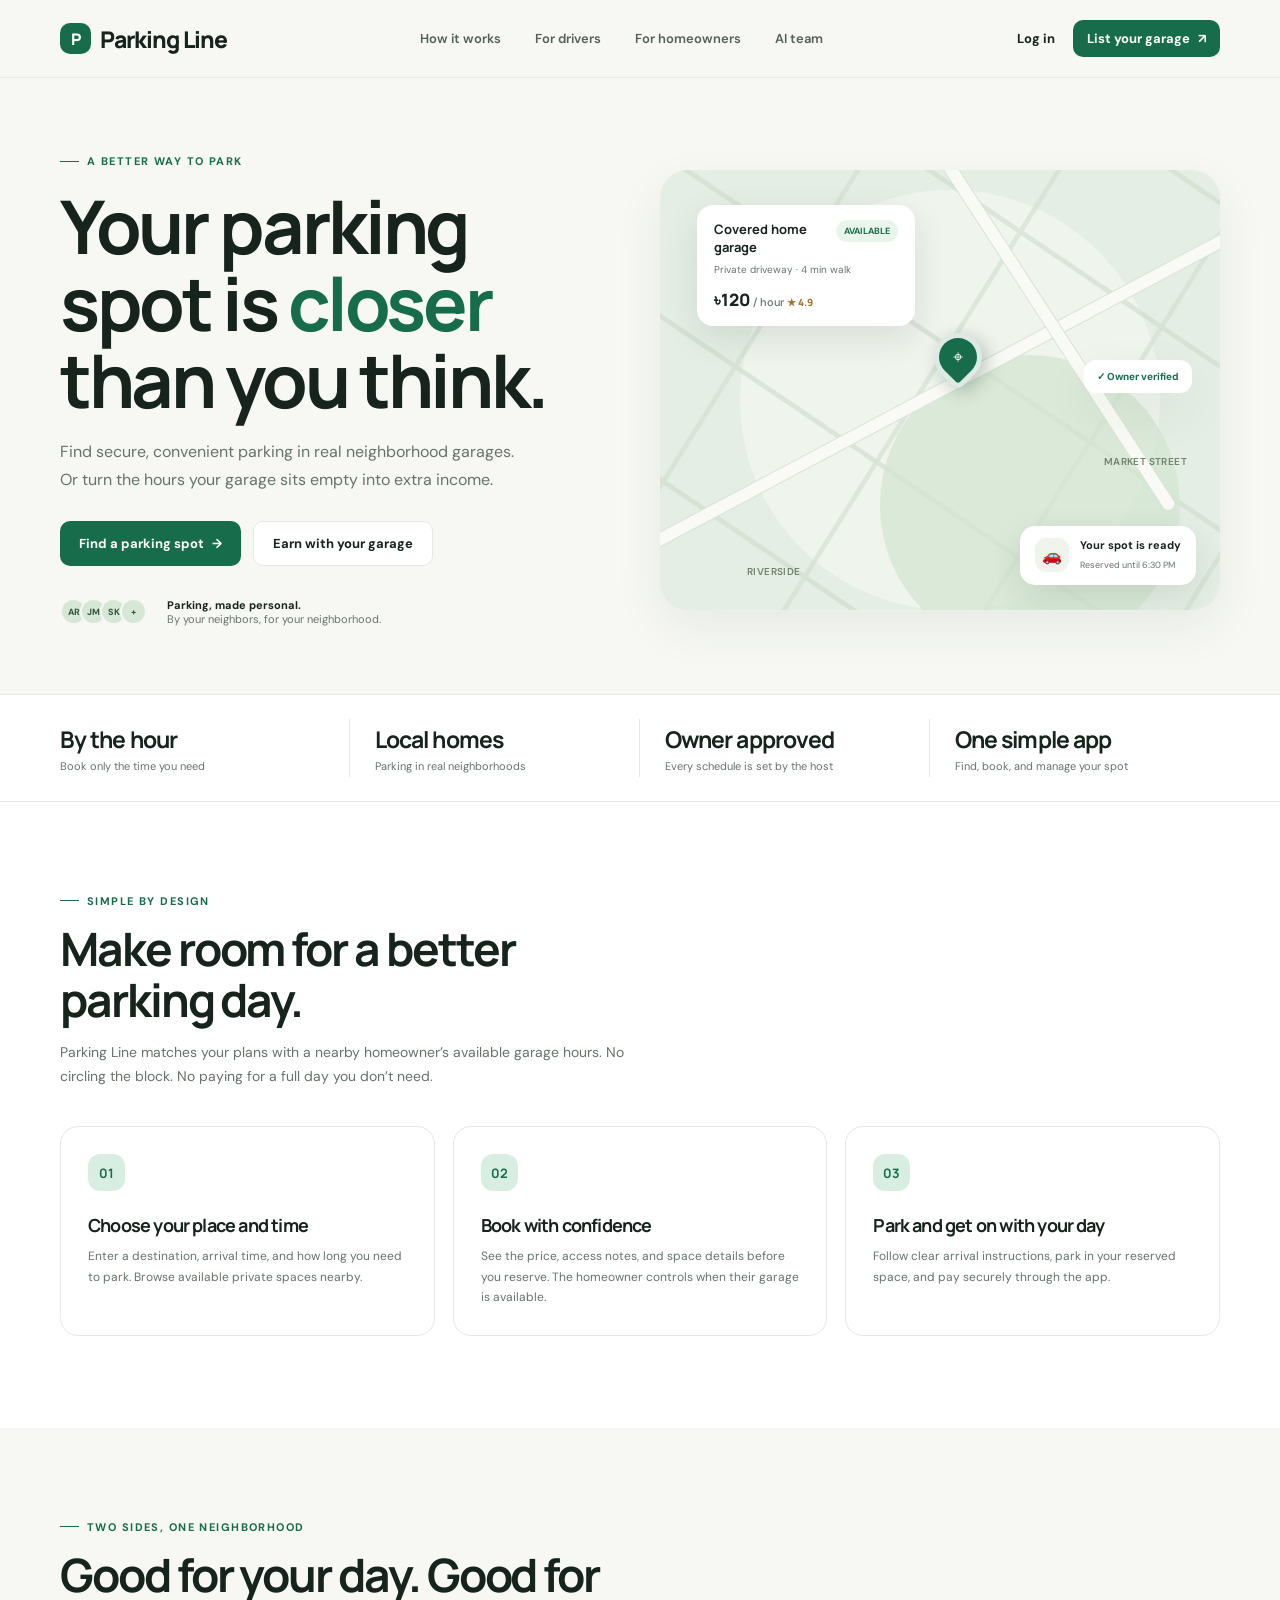
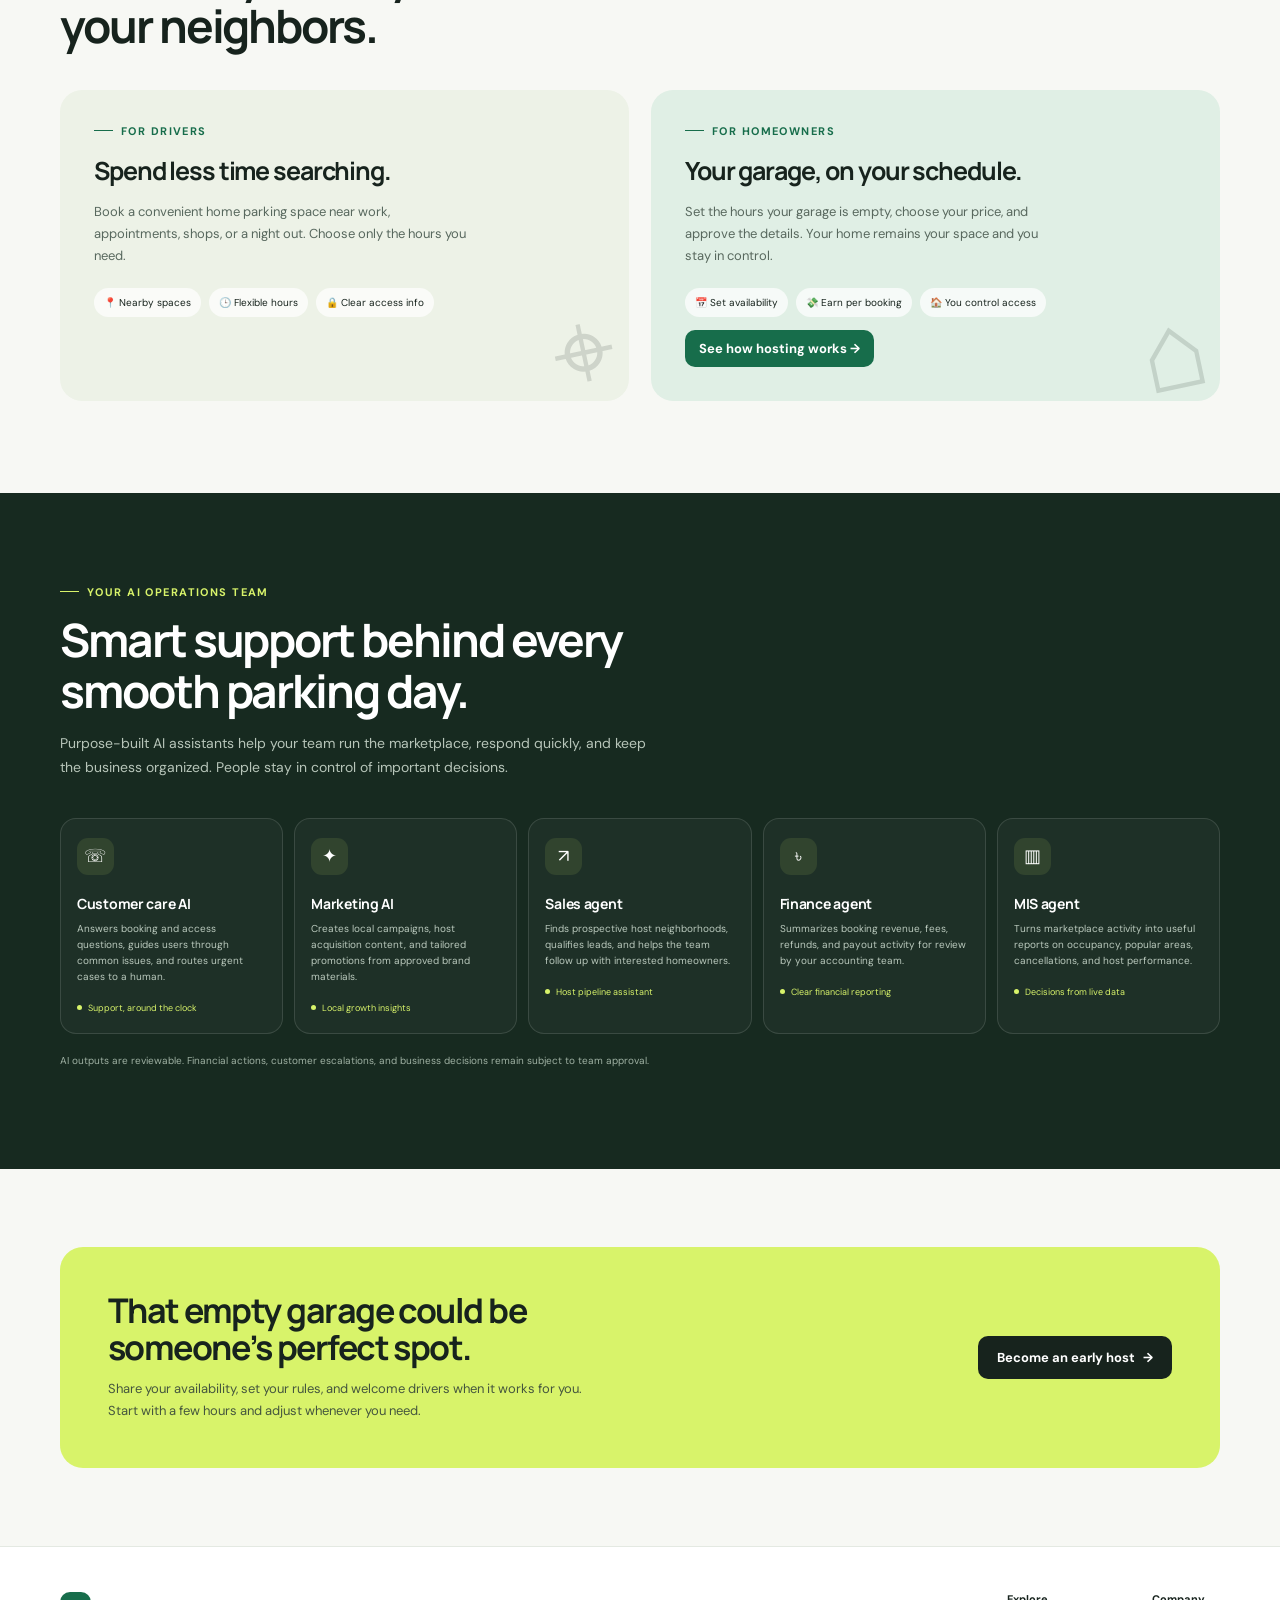
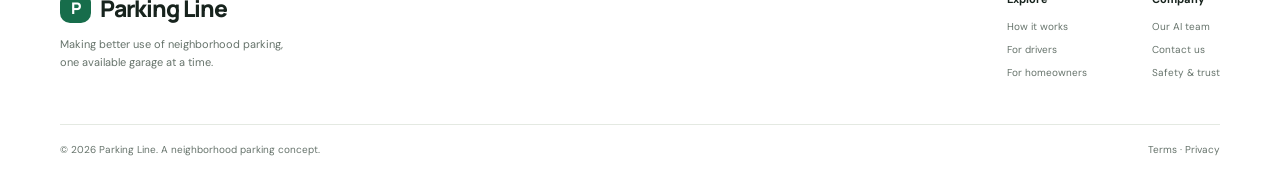
==== index.html @ 0d934ff1 "Add files via upload" ====
<!doctype html>
<html lang="en">
<head>
  <meta charset="utf-8">
  <meta name="viewport" content="width=device-width, initial-scale=1">
  <meta name="theme-color" content="#f7f8f4">
  <meta name="description" content="Parking Line connects drivers with secure, owner-approved home parking spaces available by the hour.">
  <title>Parking Line — parking that fits your day</title>
  <style>
    @import url('https://fonts.googleapis.com/css2?family=DM+Sans:wght@400;500;600;700&family=Manrope:wght@400;500;600;700;800&display=swap');
    :root{--ink:#17231d;--muted:#66736b;--green:#176d4b;--green2:#d9eee2;--lime:#d8f36a;--paper:#f7f8f4;--line:#e4e9e2;--white:#fff;--shadow:0 18px 50px #20352a12}
    *{box-sizing:border-box}html{scroll-behavior:smooth}body{margin:0;background:var(--paper);color:var(--ink);font-family:'DM Sans',sans-serif}h1,h2,h3,.brand{font-family:Manrope,sans-serif;letter-spacing:-.045em}a{color:inherit;text-decoration:none}button,input{font:inherit}.wrap{width:min(1160px,calc(100% - 48px));margin:auto}
    header{height:78px;display:flex;align-items:center;border-bottom:1px solid #e9ece6;background:#f7f8f4ed;position:sticky;top:0;z-index:10;backdrop-filter:blur(14px)}.nav{display:flex;align-items:center;justify-content:space-between}.brand{font-size:23px;font-weight:800;display:flex;align-items:center;gap:9px}.brand-mark{width:31px;height:31px;border-radius:10px;background:var(--green);display:grid;place-items:center;color:white;font-size:16px}.navlinks{display:flex;gap:34px;align-items:center;font-size:13px;font-weight:600;color:#526058}.navlinks a:hover{color:var(--green)}.navright{display:flex;gap:18px;align-items:center;font-size:13px;font-weight:700}.button{background:var(--green);color:white;border:0;border-radius:10px;padding:13px 19px;font-weight:700;font-size:13px;display:inline-flex;align-items:center;justify-content:center;gap:8px;cursor:pointer;transition:.2s}.button:hover{background:#10583c;transform:translateY(-1px)}.button.light{background:white;color:var(--ink);border:1px solid var(--line)}.button.lime{background:var(--lime);color:#1d321f}.button.small{padding:10px 14px}
    .hero{padding:76px 0 68px;overflow:hidden}.hero-grid{display:grid;grid-template-columns:1fr 1fr;align-items:center;gap:40px}.eyebrow{font-size:11px;letter-spacing:.13em;text-transform:uppercase;font-weight:700;color:var(--green);display:flex;align-items:center;gap:8px}.eyebrow:before{content:'';width:19px;height:1px;background:currentColor}.hero h1{font-size:clamp(46px,6vw,74px);line-height:1.04;margin:20px 0 19px;max-width:580px}.hero h1 em{font-style:normal;color:var(--green)}.hero-copy{font-size:16px;line-height:1.75;color:var(--muted);max-width:470px}.hero-actions{display:flex;gap:12px;margin-top:27px}.trust{display:flex;gap:20px;align-items:center;margin-top:32px;color:var(--muted);font-size:11px}.avatars{display:flex}.avatars span{width:27px;height:27px;border:2px solid var(--paper);margin-left:-7px;border-radius:50%;display:grid;place-items:center;background:#d7e7d5;font-size:9px;color:#2b563d;font-weight:700}.avatars span:first-child{margin:0}.trust strong{color:var(--ink)}
    .visual{position:relative;min-height:440px;border-radius:28px;background:#e5eee4;overflow:hidden;padding:23px;box-shadow:var(--shadow)}.visual:before,.visual:after{content:'';position:absolute;background:#f7f8f3;border-radius:50%;width:420px;height:420px;left:80px;top:20px;opacity:.6}.visual:after{width:300px;height:300px;left:220px;top:185px;background:#d5e6d2;opacity:.75}.map-lines{position:absolute;inset:-20px;background:repeating-linear-gradient(34deg,transparent 0 59px,#cbd9c9 60px 63px,transparent 64px 113px),repeating-linear-gradient(122deg,transparent 0 82px,#ceddcb 83px 86px,transparent 87px 142px);opacity:.56;transform:scale(1.2)}.map-road{position:absolute;height:12px;background:#f9faf5;box-shadow:0 0 0 1px #d9e3d6;transform:rotate(-28deg);z-index:1;border-radius:10px}.road1{width:700px;top:220px;left:-80px}.road2{width:520px;top:115px;left:110px;transform:rotate(57deg)}.map-label{position:absolute;z-index:2;color:#70826d;font-size:10px;font-weight:600;letter-spacing:.04em}.label1{top:59px;left:39px}.label2{top:285px;right:33px}.label3{bottom:32px;left:87px}.map-pin{position:absolute;z-index:3;left:49%;top:37%;width:48px;height:48px;background:var(--green);border:5px solid #ffffffd9;border-radius:50% 50% 50% 8px;transform:rotate(-45deg);box-shadow:0 7px 18px #18452c47;display:grid;place-items:center}.map-pin span{transform:rotate(45deg);color:white;font-size:18px}.space-card{position:absolute;z-index:4;left:37px;top:35px;background:white;border-radius:16px;padding:15px 17px;width:218px;box-shadow:0 12px 35px #183b281c}.card-top{display:flex;justify-content:space-between;align-items:start}.card-top strong{font-family:Manrope;font-size:13px}.badge{font-size:9px;color:var(--green);background:#e9f5eb;padding:5px 8px;border-radius:99px;font-weight:700}.space-card p{font-size:10px;color:var(--muted);margin:7px 0 12px}.price{font-family:Manrope;font-size:17px;font-weight:800}.price small{font:11px 'DM Sans';color:var(--muted);font-weight:500}.stars{font-size:10px;color:#a1732e}.driver-card{position:absolute;z-index:4;right:24px;bottom:25px;background:white;border-radius:15px;padding:12px 15px;box-shadow:0 12px 35px #183b281c;display:flex;gap:11px;align-items:center}.driver-icon{width:34px;height:34px;border-radius:11px;background:#eff5ec;display:grid;place-items:center}.driver-card strong{font-size:11px;display:block}.driver-card small{font-size:9px;color:var(--muted)}.floating{position:absolute;z-index:4;top:190px;right:28px;background:#fff;border-radius:12px;padding:10px 13px;font-size:10px;box-shadow:var(--shadow);color:var(--green);font-weight:700}
    .stats{background:white;border-top:1px solid var(--line);border-bottom:1px solid var(--line)}.stats-row{display:grid;grid-template-columns:repeat(4,1fr);padding:24px 0}.stat{padding:4px 25px;border-right:1px solid var(--line)}.stat:first-child{padding-left:0}.stat:last-child{border:0}.stat strong{font:700 23px Manrope;letter-spacing:-.04em}.stat span{display:block;color:var(--muted);font-size:11px;margin-top:4px}
    section{padding:92px 0}.section-head{max-width:590px;margin-bottom:38px}.section-head h2{font-size:clamp(32px,4vw,46px);line-height:1.12;margin:15px 0}.section-head p{color:var(--muted);font-size:14px;line-height:1.7}.how{background:white}.steps{display:grid;grid-template-columns:repeat(3,1fr);gap:18px}.step{padding:27px;border:1px solid var(--line);border-radius:18px;background:#fff}.step-no{width:37px;height:37px;border-radius:12px;background:var(--green2);color:var(--green);display:grid;place-items:center;font:700 13px Manrope}.step h3{font-size:18px;margin:22px 0 9px}.step p{font-size:12px;color:var(--muted);line-height:1.7;margin:0}.who-grid{display:grid;grid-template-columns:1fr 1fr;gap:22px}.who-card{border-radius:22px;padding:34px;min-height:300px;position:relative;overflow:hidden}.who-card.driver{background:#edf2e7}.who-card.host{background:#e0efe5}.who-card h3{font-size:25px;margin:15px 0 10px}.who-card p{font-size:13px;line-height:1.7;color:#58685e;max-width:380px}.who-card .button{margin-top:13px}.mini-list{display:flex;gap:8px;flex-wrap:wrap;margin-top:21px}.mini-list span{font-size:10px;background:#ffffffb8;padding:8px 10px;border-radius:99px}.who-art{position:absolute;font-size:110px;opacity:.14;right:14px;bottom:-22px;transform:rotate(-12deg)}
    .ai-section{background:#172a20;color:white}.ai-section .eyebrow{color:var(--lime)}.ai-section .section-head p{color:#b7c5b9}.ai-grid{display:grid;grid-template-columns:repeat(5,1fr);gap:11px}.ai-card{border:1px solid #ffffff20;background:#ffffff08;border-radius:16px;padding:19px 16px;min-height:190px;transition:.2s}.ai-card:hover{background:#ffffff12;transform:translateY(-3px)}.ai-icon{height:37px;width:37px;border-radius:11px;background:#d8f36a1a;display:grid;place-items:center;font-size:18px}.ai-card h3{font-size:14px;letter-spacing:-.02em;margin:19px 0 8px}.ai-card p{font-size:10px;line-height:1.6;color:#bac9bd;margin:0}.ai-status{margin-top:17px;font-size:9px;color:var(--lime);display:flex;align-items:center;gap:6px}.ai-status i{width:5px;height:5px;border-radius:50%;background:var(--lime)}.ai-note{margin-top:20px;color:#9fb1a3;font-size:10px}
    .owners{padding:78px 0}.owner-panel{background:var(--lime);padding:45px 48px;border-radius:23px;display:flex;align-items:center;justify-content:space-between;gap:30px}.owner-panel h2{font-size:34px;line-height:1.1;margin:0 0 12px;max-width:520px}.owner-panel p{font-size:13px;color:#45563e;line-height:1.7;margin:0;max-width:500px}.owner-panel .button{background:var(--ink);white-space:nowrap}
    footer{background:white;border-top:1px solid var(--line);padding:45px 0 25px}.foot-top{display:flex;justify-content:space-between;gap:30px;padding-bottom:35px}.foot-brand p{font-size:11px;color:var(--muted);max-width:230px;line-height:1.7}.foot-links{display:flex;gap:65px}.foot-col strong{display:block;font-size:11px;margin-bottom:14px}.foot-col a{display:block;color:var(--muted);font-size:10px;margin:10px 0}.foot-bottom{border-top:1px solid var(--line);padding-top:18px;color:var(--muted);font-size:10px;display:flex;justify-content:space-between}
    .toast{position:fixed;bottom:20px;left:50%;transform:translate(-50%,20px);background:#172a20;color:white;padding:13px 18px;border-radius:12px;font-size:12px;box-shadow:var(--shadow);opacity:0;pointer-events:none;transition:.25s;z-index:30}.toast.show{opacity:1;transform:translate(-50%,0)}
    @media(max-width:850px){.navlinks{gap:17px}.hero-grid{grid-template-columns:1fr 1fr;gap:20px}.visual{min-height:380px}.ai-grid{grid-template-columns:repeat(3,1fr)}.ai-card{min-height:165px}}
    @media(max-width:650px){.wrap{width:min(100% - 32px,520px)}header{height:67px}.navlinks{display:none}.navright>a:first-child{display:none}.brand{font-size:21px}.hero{padding:47px 0 38px}.hero-grid{grid-template-columns:1fr}.hero h1{font-size:51px}.hero-copy{font-size:14px}.visual{min-height:350px;margin-top:8px}.space-card{left:17px;top:20px}.driver-card{right:14px;bottom:16px}.floating{right:16px;top:180px}.stats-row{grid-template-columns:1fr 1fr;gap:18px}.stat{padding:0 12px;border:0}.stat:first-child{padding-left:12px}.stat strong{font-size:19px}section{padding:67px 0}.steps,.who-grid{grid-template-columns:1fr}.step{padding:23px}.who-card{padding:27px;min-height:270px}.ai-grid{grid-template-columns:1fr 1fr}.ai-card{min-height:155px}.owner-panel{padding:31px 25px;display:block}.owner-panel h2{font-size:29px}.owner-panel .button{margin-top:20px}.foot-top{display:block}.foot-links{gap:30px;margin-top:27px}.foot-bottom{gap:12px;flex-wrap:wrap}.trust{gap:12px}.section-head{margin-bottom:28px}}
    @media(max-width:390px){.ai-grid{grid-template-columns:1fr}.ai-card{min-height:unset}.hero h1{font-size:44px}.hero-actions .button{padding:12px 13px}.visual{min-height:315px}}
  </style>
</head>
<body>
  <header><div class="wrap nav">
    <a class="brand" href="#home" aria-label="Parking Line home"><span class="brand-mark">P</span>Parking Line</a>
    <nav class="navlinks" aria-label="Main navigation"><a href="#how">How it works</a><a href="#drivers">For drivers</a><a href="#hosts">For homeowners</a><a href="#ai">AI team</a></nav>
    <div class="navright"><a href="#drivers">Log in</a><a class="button small" href="#hosts">List your garage <span>↗</span></a></div>
  </div></header>
  <main>
    <section class="hero" id="home"><div class="wrap hero-grid">
      <div><div class="eyebrow">A better way to park</div><h1>Your parking spot is <em>closer</em> than you think.</h1><p class="hero-copy">Find secure, convenient parking in real neighborhood garages. Or turn the hours your garage sits empty into extra income.</p><div class="hero-actions"><a class="button" href="#drivers">Find a parking spot <span>→</span></a><a class="button light" href="#hosts">Earn with your garage</a></div><div class="trust"><div class="avatars"><span>AR</span><span>JM</span><span>SK</span><span>+</span></div><span><strong>Parking, made personal.</strong><br>By your neighbors, for your neighborhood.</span></div></div>
      <div class="visual" aria-label="Illustration of nearby garage parking on a neighborhood map"><div class="map-lines"></div><div class="map-road road1"></div><div class="map-road road2"></div><span class="map-label label1">GREEN ROAD</span><span class="map-label label2">MARKET STREET</span><span class="map-label label3">RIVERSIDE</span><div class="space-card"><div class="card-top"><strong>Covered home garage</strong><span class="badge">AVAILABLE</span></div><p>Private driveway · 4 min walk</p><div class="price">৳120 <small>/ hour</small> <span class="stars">★ 4.9</span></div></div><div class="map-pin"><span>⌖</span></div><div class="floating">✓ Owner verified</div><div class="driver-card"><div class="driver-icon">🚗</div><div><strong>Your spot is ready</strong><small>Reserved until 6:30 PM</small></div></div></div>
    </div></section>
    <div class="stats"><div class="wrap stats-row"><div class="stat"><strong>By the hour</strong><span>Book only the time you need</span></div><div class="stat"><strong>Local homes</strong><span>Parking in real neighborhoods</span></div><div class="stat"><strong>Owner approved</strong><span>Every schedule is set by the host</span></div><div class="stat"><strong>One simple app</strong><span>Find, book, and manage your spot</span></div></div></div>
    <section class="how" id="how"><div class="wrap"><div class="section-head"><div class="eyebrow">Simple by design</div><h2>Make room for a better parking day.</h2><p>Parking Line matches your plans with a nearby homeowner’s available garage hours. No circling the block. No paying for a full day you don’t need.</p></div><div class="steps"><article class="step"><div class="step-no">01</div><h3>Choose your place and time</h3><p>Enter a destination, arrival time, and how long you need to park. Browse available private spaces nearby.</p></article><article class="step"><div class="step-no">02</div><h3>Book with confidence</h3><p>See the price, access notes, and space details before you reserve. The homeowner controls when their garage is available.</p></article><article class="step"><div class="step-no">03</div><h3>Park and get on with your day</h3><p>Follow clear arrival instructions, park in your reserved space, and pay securely through the app.</p></article></div></div></section>
    <section id="drivers"><div class="wrap"><div class="section-head"><div class="eyebrow">Two sides, one neighborhood</div><h2>Good for your day. Good for your neighbors.</h2></div><div class="who-grid"><article class="who-card driver"><div class="eyebrow">For drivers</div><h3>Spend less time searching.</h3><p>Book a convenient home parking space near work, appointments, shops, or a night out. Choose only the hours you need.</p><div class="mini-list"><span>📍 Nearby spaces</span><span>🕒 Flexible hours</span><span>🔒 Clear access info</span></div><div class="who-art">⌖</div></article><article class="who-card host" id="hosts"><div class="eyebrow">For homeowners</div><h3>Your garage, on your schedule.</h3><p>Set the hours your garage is empty, choose your price, and approve the details. Your home remains your space and you stay in control.</p><div class="mini-list"><span>📅 Set availability</span><span>💸 Earn per booking</span><span>🏠 You control access</span></div><a class="button small" href="#list">See how hosting works →</a><div class="who-art">⌂</div></article></div></div></section>
    <section class="ai-section" id="ai"><div class="wrap"><div class="section-head"><div class="eyebrow">Your AI operations team</div><h2>Smart support behind every smooth parking day.</h2><p>Purpose-built AI assistants help your team run the marketplace, respond quickly, and keep the business organized. People stay in control of important decisions.</p></div><div class="ai-grid"><article class="ai-card"><div class="ai-icon">☏</div><h3>Customer care AI</h3><p>Answers booking and access questions, guides users through common issues, and routes urgent cases to a human.</p><div class="ai-status"><i></i> Support, around the clock</div></article><article class="ai-card"><div class="ai-icon">✦</div><h3>Marketing AI</h3><p>Creates local campaigns, host acquisition content, and tailored promotions from approved brand materials.</p><div class="ai-status"><i></i> Local growth insights</div></article><article class="ai-card"><div class="ai-icon">↗</div><h3>Sales agent</h3><p>Finds prospective host neighborhoods, qualifies leads, and helps the team follow up with interested homeowners.</p><div class="ai-status"><i></i> Host pipeline assistant</div></article><article class="ai-card"><div class="ai-icon">৳</div><h3>Finance agent</h3><p>Summarizes booking revenue, fees, refunds, and payout activity for review by your accounting team.</p><div class="ai-status"><i></i> Clear financial reporting</div></article><article class="ai-card"><div class="ai-icon">▥</div><h3>MIS agent</h3><p>Turns marketplace activity into useful reports on occupancy, popular areas, cancellations, and host performance.</p><div class="ai-status"><i></i> Decisions from live data</div></article></div><p class="ai-note">AI outputs are reviewable. Financial actions, customer escalations, and business decisions remain subject to team approval.</p></div></section>
    <section class="owners" id="list"><div class="wrap"><div class="owner-panel"><div><h2>That empty garage could be someone’s perfect spot.</h2><p>Share your availability, set your rules, and welcome drivers when it works for you. Start with a few hours and adjust whenever you need.</p></div><a class="button" href="mailto:hello@parkingline.example?subject=I%20want%20to%20list%20my%20garage">Become an early host <span>→</span></a></div></div></section>
  </main>
  <footer><div class="wrap"><div class="foot-top"><div class="foot-brand"><a class="brand" href="#home"><span class="brand-mark">P</span>Parking Line</a><p>Making better use of neighborhood parking, one available garage at a time.</p></div><div class="foot-links"><div class="foot-col"><strong>Explore</strong><a href="#how">How it works</a><a href="#drivers">For drivers</a><a href="#hosts">For homeowners</a></div><div class="foot-col"><strong>Company</strong><a href="#ai">Our AI team</a><a href="mailto:hello@parkingline.example">Contact us</a><a href="#home">Safety & trust</a></div></div></div><div class="foot-bottom"><span>© 2026 Parking Line. A neighborhood parking concept.</span><span>Terms · Privacy</span></div></div></footer>
  <div class="toast" id="toast" role="status" aria-live="polite"></div>
  <script>
    const toast=document.getElementById('toast');
    document.querySelectorAll('a[href="#drivers"]').forEach(link=>link.addEventListener('click',()=>{toast.textContent='Driver booking is coming soon. Join us as an early user!';toast.classList.add('show');setTimeout(()=>toast.classList.remove('show'),3000)}));
  </script>
</body>
</html>
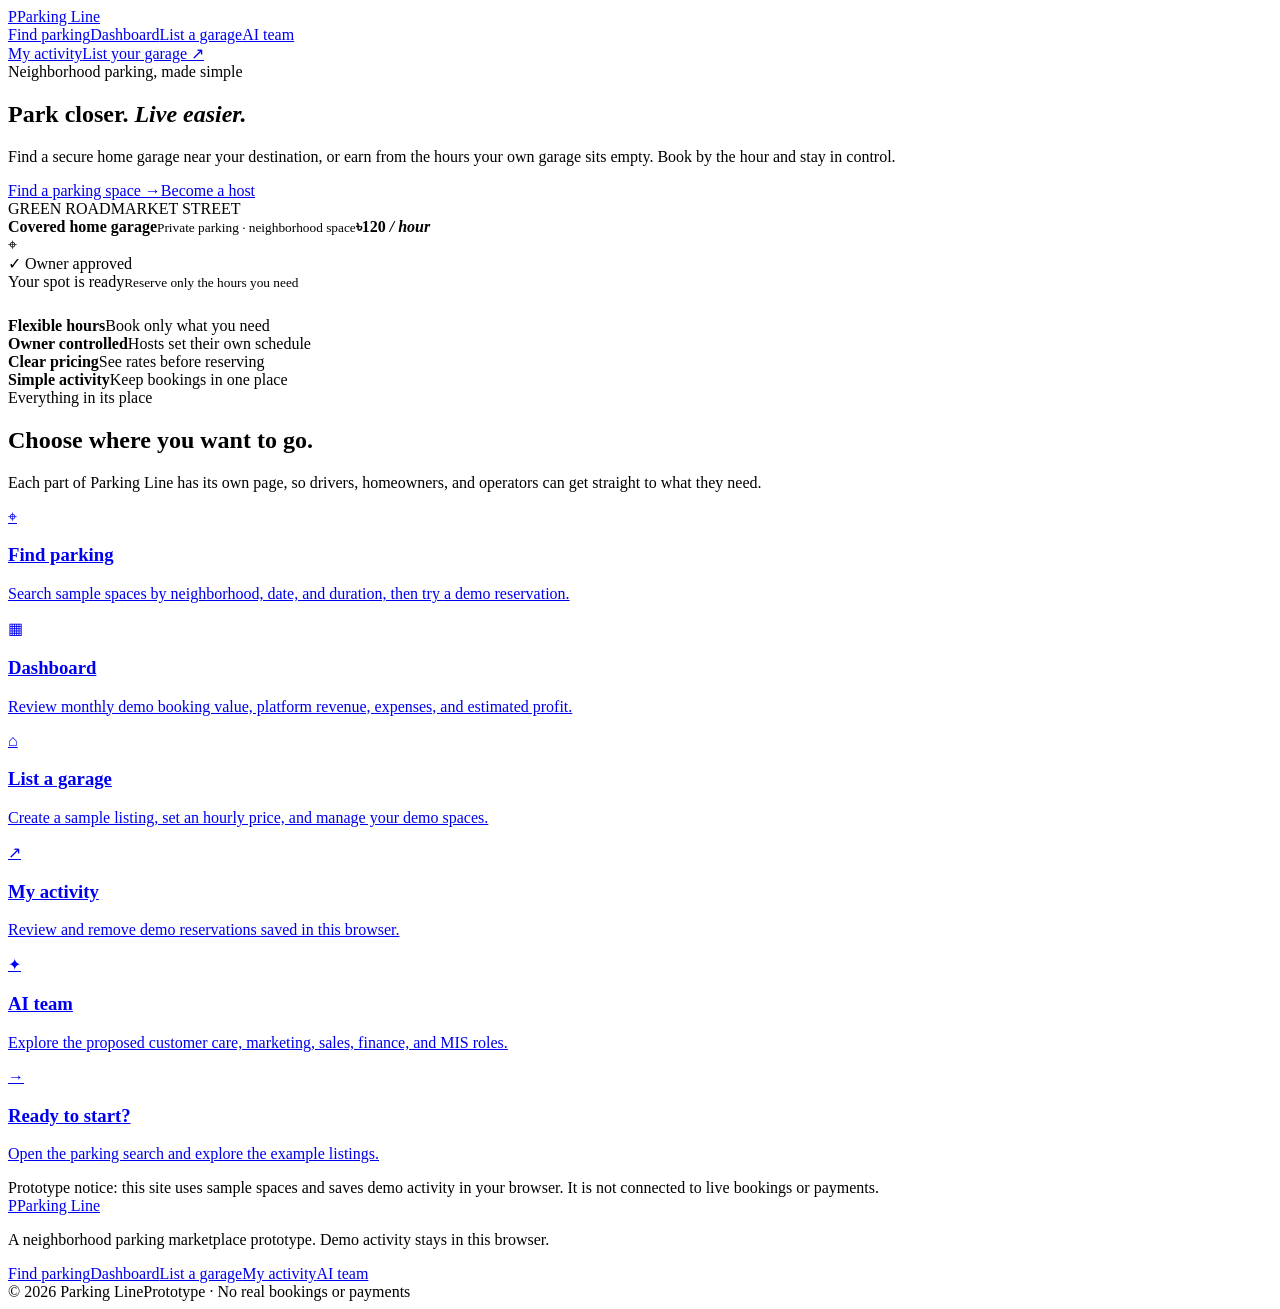
==== commit 07b7cc24: "Split Parking Line into separate pages" ====
--- a/index.html
+++ b/index.html
@@ -1,51 +1,14 @@
 <!doctype html>
 <html lang="en">
-<head>
-  <meta charset="utf-8">
-  <meta name="viewport" content="width=device-width, initial-scale=1">
-  <meta name="theme-color" content="#f7f8f4">
-  <meta name="description" content="Parking Line connects drivers with secure, owner-approved home parking spaces available by the hour.">
-  <title>Parking Line — parking that fits your day</title>
-  <style>
-    @import url('https://fonts.googleapis.com/css2?family=DM+Sans:wght@400;500;600;700&family=Manrope:wght@400;500;600;700;800&display=swap');
-    :root{--ink:#17231d;--muted:#66736b;--green:#176d4b;--green2:#d9eee2;--lime:#d8f36a;--paper:#f7f8f4;--line:#e4e9e2;--white:#fff;--shadow:0 18px 50px #20352a12}
-    *{box-sizing:border-box}html{scroll-behavior:smooth}body{margin:0;background:var(--paper);color:var(--ink);font-family:'DM Sans',sans-serif}h1,h2,h3,.brand{font-family:Manrope,sans-serif;letter-spacing:-.045em}a{color:inherit;text-decoration:none}button,input{font:inherit}.wrap{width:min(1160px,calc(100% - 48px));margin:auto}
-    header{height:78px;display:flex;align-items:center;border-bottom:1px solid #e9ece6;background:#f7f8f4ed;position:sticky;top:0;z-index:10;backdrop-filter:blur(14px)}.nav{display:flex;align-items:center;justify-content:space-between}.brand{font-size:23px;font-weight:800;display:flex;align-items:center;gap:9px}.brand-mark{width:31px;height:31px;border-radius:10px;background:var(--green);display:grid;place-items:center;color:white;font-size:16px}.navlinks{display:flex;gap:34px;align-items:center;font-size:13px;font-weight:600;color:#526058}.navlinks a:hover{color:var(--green)}.navright{display:flex;gap:18px;align-items:center;font-size:13px;font-weight:700}.button{background:var(--green);color:white;border:0;border-radius:10px;padding:13px 19px;font-weight:700;font-size:13px;display:inline-flex;align-items:center;justify-content:center;gap:8px;cursor:pointer;transition:.2s}.button:hover{background:#10583c;transform:translateY(-1px)}.button.light{background:white;color:var(--ink);border:1px solid var(--line)}.button.lime{background:var(--lime);color:#1d321f}.button.small{padding:10px 14px}
-    .hero{padding:76px 0 68px;overflow:hidden}.hero-grid{display:grid;grid-template-columns:1fr 1fr;align-items:center;gap:40px}.eyebrow{font-size:11px;letter-spacing:.13em;text-transform:uppercase;font-weight:700;color:var(--green);display:flex;align-items:center;gap:8px}.eyebrow:before{content:'';width:19px;height:1px;background:currentColor}.hero h1{font-size:clamp(46px,6vw,74px);line-height:1.04;margin:20px 0 19px;max-width:580px}.hero h1 em{font-style:normal;color:var(--green)}.hero-copy{font-size:16px;line-height:1.75;color:var(--muted);max-width:470px}.hero-actions{display:flex;gap:12px;margin-top:27px}.trust{display:flex;gap:20px;align-items:center;margin-top:32px;color:var(--muted);font-size:11px}.avatars{display:flex}.avatars span{width:27px;height:27px;border:2px solid var(--paper);margin-left:-7px;border-radius:50%;display:grid;place-items:center;background:#d7e7d5;font-size:9px;color:#2b563d;font-weight:700}.avatars span:first-child{margin:0}.trust strong{color:var(--ink)}
-    .visual{position:relative;min-height:440px;border-radius:28px;background:#e5eee4;overflow:hidden;padding:23px;box-shadow:var(--shadow)}.visual:before,.visual:after{content:'';position:absolute;background:#f7f8f3;border-radius:50%;width:420px;height:420px;left:80px;top:20px;opacity:.6}.visual:after{width:300px;height:300px;left:220px;top:185px;background:#d5e6d2;opacity:.75}.map-lines{position:absolute;inset:-20px;background:repeating-linear-gradient(34deg,transparent 0 59px,#cbd9c9 60px 63px,transparent 64px 113px),repeating-linear-gradient(122deg,transparent 0 82px,#ceddcb 83px 86px,transparent 87px 142px);opacity:.56;transform:scale(1.2)}.map-road{position:absolute;height:12px;background:#f9faf5;box-shadow:0 0 0 1px #d9e3d6;transform:rotate(-28deg);z-index:1;border-radius:10px}.road1{width:700px;top:220px;left:-80px}.road2{width:520px;top:115px;left:110px;transform:rotate(57deg)}.map-label{position:absolute;z-index:2;color:#70826d;font-size:10px;font-weight:600;letter-spacing:.04em}.label1{top:59px;left:39px}.label2{top:285px;right:33px}.label3{bottom:32px;left:87px}.map-pin{position:absolute;z-index:3;left:49%;top:37%;width:48px;height:48px;background:var(--green);border:5px solid #ffffffd9;border-radius:50% 50% 50% 8px;transform:rotate(-45deg);box-shadow:0 7px 18px #18452c47;display:grid;place-items:center}.map-pin span{transform:rotate(45deg);color:white;font-size:18px}.space-card{position:absolute;z-index:4;left:37px;top:35px;background:white;border-radius:16px;padding:15px 17px;width:218px;box-shadow:0 12px 35px #183b281c}.card-top{display:flex;justify-content:space-between;align-items:start}.card-top strong{font-family:Manrope;font-size:13px}.badge{font-size:9px;color:var(--green);background:#e9f5eb;padding:5px 8px;border-radius:99px;font-weight:700}.space-card p{font-size:10px;color:var(--muted);margin:7px 0 12px}.price{font-family:Manrope;font-size:17px;font-weight:800}.price small{font:11px 'DM Sans';color:var(--muted);font-weight:500}.stars{font-size:10px;color:#a1732e}.driver-card{position:absolute;z-index:4;right:24px;bottom:25px;background:white;border-radius:15px;padding:12px 15px;box-shadow:0 12px 35px #183b281c;display:flex;gap:11px;align-items:center}.driver-icon{width:34px;height:34px;border-radius:11px;background:#eff5ec;display:grid;place-items:center}.driver-card strong{font-size:11px;display:block}.driver-card small{font-size:9px;color:var(--muted)}.floating{position:absolute;z-index:4;top:190px;right:28px;background:#fff;border-radius:12px;padding:10px 13px;font-size:10px;box-shadow:var(--shadow);color:var(--green);font-weight:700}
-    .stats{background:white;border-top:1px solid var(--line);border-bottom:1px solid var(--line)}.stats-row{display:grid;grid-template-columns:repeat(4,1fr);padding:24px 0}.stat{padding:4px 25px;border-right:1px solid var(--line)}.stat:first-child{padding-left:0}.stat:last-child{border:0}.stat strong{font:700 23px Manrope;letter-spacing:-.04em}.stat span{display:block;color:var(--muted);font-size:11px;margin-top:4px}
-    section{padding:92px 0}.section-head{max-width:590px;margin-bottom:38px}.section-head h2{font-size:clamp(32px,4vw,46px);line-height:1.12;margin:15px 0}.section-head p{color:var(--muted);font-size:14px;line-height:1.7}.how{background:white}.steps{display:grid;grid-template-columns:repeat(3,1fr);gap:18px}.step{padding:27px;border:1px solid var(--line);border-radius:18px;background:#fff}.step-no{width:37px;height:37px;border-radius:12px;background:var(--green2);color:var(--green);display:grid;place-items:center;font:700 13px Manrope}.step h3{font-size:18px;margin:22px 0 9px}.step p{font-size:12px;color:var(--muted);line-height:1.7;margin:0}.who-grid{display:grid;grid-template-columns:1fr 1fr;gap:22px}.who-card{border-radius:22px;padding:34px;min-height:300px;position:relative;overflow:hidden}.who-card.driver{background:#edf2e7}.who-card.host{background:#e0efe5}.who-card h3{font-size:25px;margin:15px 0 10px}.who-card p{font-size:13px;line-height:1.7;color:#58685e;max-width:380px}.who-card .button{margin-top:13px}.mini-list{display:flex;gap:8px;flex-wrap:wrap;margin-top:21px}.mini-list span{font-size:10px;background:#ffffffb8;padding:8px 10px;border-radius:99px}.who-art{position:absolute;font-size:110px;opacity:.14;right:14px;bottom:-22px;transform:rotate(-12deg)}
-    .ai-section{background:#172a20;color:white}.ai-section .eyebrow{color:var(--lime)}.ai-section .section-head p{color:#b7c5b9}.ai-grid{display:grid;grid-template-columns:repeat(5,1fr);gap:11px}.ai-card{border:1px solid #ffffff20;background:#ffffff08;border-radius:16px;padding:19px 16px;min-height:190px;transition:.2s}.ai-card:hover{background:#ffffff12;transform:translateY(-3px)}.ai-icon{height:37px;width:37px;border-radius:11px;background:#d8f36a1a;display:grid;place-items:center;font-size:18px}.ai-card h3{font-size:14px;letter-spacing:-.02em;margin:19px 0 8px}.ai-card p{font-size:10px;line-height:1.6;color:#bac9bd;margin:0}.ai-status{margin-top:17px;font-size:9px;color:var(--lime);display:flex;align-items:center;gap:6px}.ai-status i{width:5px;height:5px;border-radius:50%;background:var(--lime)}.ai-note{margin-top:20px;color:#9fb1a3;font-size:10px}
-    .owners{padding:78px 0}.owner-panel{background:var(--lime);padding:45px 48px;border-radius:23px;display:flex;align-items:center;justify-content:space-between;gap:30px}.owner-panel h2{font-size:34px;line-height:1.1;margin:0 0 12px;max-width:520px}.owner-panel p{font-size:13px;color:#45563e;line-height:1.7;margin:0;max-width:500px}.owner-panel .button{background:var(--ink);white-space:nowrap}
-    footer{background:white;border-top:1px solid var(--line);padding:45px 0 25px}.foot-top{display:flex;justify-content:space-between;gap:30px;padding-bottom:35px}.foot-brand p{font-size:11px;color:var(--muted);max-width:230px;line-height:1.7}.foot-links{display:flex;gap:65px}.foot-col strong{display:block;font-size:11px;margin-bottom:14px}.foot-col a{display:block;color:var(--muted);font-size:10px;margin:10px 0}.foot-bottom{border-top:1px solid var(--line);padding-top:18px;color:var(--muted);font-size:10px;display:flex;justify-content:space-between}
-    .toast{position:fixed;bottom:20px;left:50%;transform:translate(-50%,20px);background:#172a20;color:white;padding:13px 18px;border-radius:12px;font-size:12px;box-shadow:var(--shadow);opacity:0;pointer-events:none;transition:.25s;z-index:30}.toast.show{opacity:1;transform:translate(-50%,0)}
-    @media(max-width:850px){.navlinks{gap:17px}.hero-grid{grid-template-columns:1fr 1fr;gap:20px}.visual{min-height:380px}.ai-grid{grid-template-columns:repeat(3,1fr)}.ai-card{min-height:165px}}
-    @media(max-width:650px){.wrap{width:min(100% - 32px,520px)}header{height:67px}.navlinks{display:none}.navright>a:first-child{display:none}.brand{font-size:21px}.hero{padding:47px 0 38px}.hero-grid{grid-template-columns:1fr}.hero h1{font-size:51px}.hero-copy{font-size:14px}.visual{min-height:350px;margin-top:8px}.space-card{left:17px;top:20px}.driver-card{right:14px;bottom:16px}.floating{right:16px;top:180px}.stats-row{grid-template-columns:1fr 1fr;gap:18px}.stat{padding:0 12px;border:0}.stat:first-child{padding-left:12px}.stat strong{font-size:19px}section{padding:67px 0}.steps,.who-grid{grid-template-columns:1fr}.step{padding:23px}.who-card{padding:27px;min-height:270px}.ai-grid{grid-template-columns:1fr 1fr}.ai-card{min-height:155px}.owner-panel{padding:31px 25px;display:block}.owner-panel h2{font-size:29px}.owner-panel .button{margin-top:20px}.foot-top{display:block}.foot-links{gap:30px;margin-top:27px}.foot-bottom{gap:12px;flex-wrap:wrap}.trust{gap:12px}.section-head{margin-bottom:28px}}
-    @media(max-width:390px){.ai-grid{grid-template-columns:1fr}.ai-card{min-height:unset}.hero h1{font-size:44px}.hero-actions .button{padding:12px 13px}.visual{min-height:315px}}
-  </style>
-</head>
+<head><meta charset="utf-8"><meta name="viewport" content="width=device-width, initial-scale=1"><meta name="theme-color" content="#f4f7f2"><meta name="description" content="Parking Line connects drivers with hourly neighborhood parking and helps homeowners list available garages."><title>Parking Line — neighborhood parking, made simple</title><link rel="stylesheet" href="styles.css"><script defer src="app.js"></script></head>
 <body>
-  <header><div class="wrap nav">
-    <a class="brand" href="#home" aria-label="Parking Line home"><span class="brand-mark">P</span>Parking Line</a>
-    <nav class="navlinks" aria-label="Main navigation"><a href="#how">How it works</a><a href="#drivers">For drivers</a><a href="#hosts">For homeowners</a><a href="#ai">AI team</a></nav>
-    <div class="navright"><a href="#drivers">Log in</a><a class="button small" href="#hosts">List your garage <span>↗</span></a></div>
-  </div></header>
+  <header><div class="wrap nav"><a class="brand" href="index.html"><span class="brand-mark">P</span>Parking Line</a><nav class="navlinks" aria-label="Main navigation"><a data-nav href="find-parking.html">Find parking</a><a data-nav href="dashboard.html">Dashboard</a><a data-nav href="list-garage.html">List a garage</a><a data-nav href="ai-team.html">AI team</a></nav><div class="navright"><a class="button secondary small" href="my-activity.html">My activity</a><a class="button small" href="list-garage.html">List your garage ↗</a></div></div></header>
   <main>
-    <section class="hero" id="home"><div class="wrap hero-grid">
-      <div><div class="eyebrow">A better way to park</div><h1>Your parking spot is <em>closer</em> than you think.</h1><p class="hero-copy">Find secure, convenient parking in real neighborhood garages. Or turn the hours your garage sits empty into extra income.</p><div class="hero-actions"><a class="button" href="#drivers">Find a parking spot <span>→</span></a><a class="button light" href="#hosts">Earn with your garage</a></div><div class="trust"><div class="avatars"><span>AR</span><span>JM</span><span>SK</span><span>+</span></div><span><strong>Parking, made personal.</strong><br>By your neighbors, for your neighborhood.</span></div></div>
-      <div class="visual" aria-label="Illustration of nearby garage parking on a neighborhood map"><div class="map-lines"></div><div class="map-road road1"></div><div class="map-road road2"></div><span class="map-label label1">GREEN ROAD</span><span class="map-label label2">MARKET STREET</span><span class="map-label label3">RIVERSIDE</span><div class="space-card"><div class="card-top"><strong>Covered home garage</strong><span class="badge">AVAILABLE</span></div><p>Private driveway · 4 min walk</p><div class="price">৳120 <small>/ hour</small> <span class="stars">★ 4.9</span></div></div><div class="map-pin"><span>⌖</span></div><div class="floating">✓ Owner verified</div><div class="driver-card"><div class="driver-icon">🚗</div><div><strong>Your spot is ready</strong><small>Reserved until 6:30 PM</small></div></div></div>
-    </div></section>
-    <div class="stats"><div class="wrap stats-row"><div class="stat"><strong>By the hour</strong><span>Book only the time you need</span></div><div class="stat"><strong>Local homes</strong><span>Parking in real neighborhoods</span></div><div class="stat"><strong>Owner approved</strong><span>Every schedule is set by the host</span></div><div class="stat"><strong>One simple app</strong><span>Find, book, and manage your spot</span></div></div></div>
-    <section class="how" id="how"><div class="wrap"><div class="section-head"><div class="eyebrow">Simple by design</div><h2>Make room for a better parking day.</h2><p>Parking Line matches your plans with a nearby homeowner’s available garage hours. No circling the block. No paying for a full day you don’t need.</p></div><div class="steps"><article class="step"><div class="step-no">01</div><h3>Choose your place and time</h3><p>Enter a destination, arrival time, and how long you need to park. Browse available private spaces nearby.</p></article><article class="step"><div class="step-no">02</div><h3>Book with confidence</h3><p>See the price, access notes, and space details before you reserve. The homeowner controls when their garage is available.</p></article><article class="step"><div class="step-no">03</div><h3>Park and get on with your day</h3><p>Follow clear arrival instructions, park in your reserved space, and pay securely through the app.</p></article></div></div></section>
-    <section id="drivers"><div class="wrap"><div class="section-head"><div class="eyebrow">Two sides, one neighborhood</div><h2>Good for your day. Good for your neighbors.</h2></div><div class="who-grid"><article class="who-card driver"><div class="eyebrow">For drivers</div><h3>Spend less time searching.</h3><p>Book a convenient home parking space near work, appointments, shops, or a night out. Choose only the hours you need.</p><div class="mini-list"><span>📍 Nearby spaces</span><span>🕒 Flexible hours</span><span>🔒 Clear access info</span></div><div class="who-art">⌖</div></article><article class="who-card host" id="hosts"><div class="eyebrow">For homeowners</div><h3>Your garage, on your schedule.</h3><p>Set the hours your garage is empty, choose your price, and approve the details. Your home remains your space and you stay in control.</p><div class="mini-list"><span>📅 Set availability</span><span>💸 Earn per booking</span><span>🏠 You control access</span></div><a class="button small" href="#list">See how hosting works →</a><div class="who-art">⌂</div></article></div></div></section>
-    <section class="ai-section" id="ai"><div class="wrap"><div class="section-head"><div class="eyebrow">Your AI operations team</div><h2>Smart support behind every smooth parking day.</h2><p>Purpose-built AI assistants help your team run the marketplace, respond quickly, and keep the business organized. People stay in control of important decisions.</p></div><div class="ai-grid"><article class="ai-card"><div class="ai-icon">☏</div><h3>Customer care AI</h3><p>Answers booking and access questions, guides users through common issues, and routes urgent cases to a human.</p><div class="ai-status"><i></i> Support, around the clock</div></article><article class="ai-card"><div class="ai-icon">✦</div><h3>Marketing AI</h3><p>Creates local campaigns, host acquisition content, and tailored promotions from approved brand materials.</p><div class="ai-status"><i></i> Local growth insights</div></article><article class="ai-card"><div class="ai-icon">↗</div><h3>Sales agent</h3><p>Finds prospective host neighborhoods, qualifies leads, and helps the team follow up with interested homeowners.</p><div class="ai-status"><i></i> Host pipeline assistant</div></article><article class="ai-card"><div class="ai-icon">৳</div><h3>Finance agent</h3><p>Summarizes booking revenue, fees, refunds, and payout activity for review by your accounting team.</p><div class="ai-status"><i></i> Clear financial reporting</div></article><article class="ai-card"><div class="ai-icon">▥</div><h3>MIS agent</h3><p>Turns marketplace activity into useful reports on occupancy, popular areas, cancellations, and host performance.</p><div class="ai-status"><i></i> Decisions from live data</div></article></div><p class="ai-note">AI outputs are reviewable. Financial actions, customer escalations, and business decisions remain subject to team approval.</p></div></section>
-    <section class="owners" id="list"><div class="wrap"><div class="owner-panel"><div><h2>That empty garage could be someone’s perfect spot.</h2><p>Share your availability, set your rules, and welcome drivers when it works for you. Start with a few hours and adjust whenever you need.</p></div><a class="button" href="mailto:hello@parkingline.example?subject=I%20want%20to%20list%20my%20garage">Become an early host <span>→</span></a></div></div></section>
+    <section class="hero"><div class="wrap hero-grid"><div><div class="eyebrow">Neighborhood parking, made simple</div><h1>Park closer. <em>Live easier.</em></h1><p class="hero-copy">Find a secure home garage near your destination, or earn from the hours your own garage sits empty. Book by the hour and stay in control.</p><div class="hero-actions"><a class="button" href="find-parking.html">Find a parking space →</a><a class="button secondary" href="list-garage.html">Become a host</a></div></div><div class="hero-art" aria-label="Illustration of neighborhood parking"><span class="art-label one">GREEN ROAD</span><span class="art-label two">MARKET STREET</span><div class="art-card"><strong>Covered home garage</strong><small>Private parking · neighborhood space</small><b>৳120 <em>/ hour</em></b></div><div class="art-pin"><span>⌖</span></div><div class="art-pill">✓ Owner approved</div><div class="art-bottom">Your spot is ready<small>Reserve only the hours you need</small></div></div></div></section>
+    <div class="wrap" style="padding-top:26px"><div class="stats"><div class="stat"><strong>Flexible hours</strong><span>Book only what you need</span></div><div class="stat"><strong>Owner controlled</strong><span>Hosts set their own schedule</span></div><div class="stat"><strong>Clear pricing</strong><span>See rates before reserving</span></div><div class="stat"><strong>Simple activity</strong><span>Keep bookings in one place</span></div></div></div>
+    <section><div class="wrap"><div class="section-head"><div class="eyebrow">Everything in its place</div><h2>Choose where you want to go.</h2><p>Each part of Parking Line has its own page, so drivers, homeowners, and operators can get straight to what they need.</p></div><div class="how-grid"><a class="how-card" href="find-parking.html"><div class="stepno">⌖</div><h3>Find parking</h3><p>Search sample spaces by neighborhood, date, and duration, then try a demo reservation.</p></a><a class="how-card" href="dashboard.html"><div class="stepno">▦</div><h3>Dashboard</h3><p>Review monthly demo booking value, platform revenue, expenses, and estimated profit.</p></a><a class="how-card" href="list-garage.html"><div class="stepno">⌂</div><h3>List a garage</h3><p>Create a sample listing, set an hourly price, and manage your demo spaces.</p></a><a class="how-card" href="my-activity.html"><div class="stepno">↗</div><h3>My activity</h3><p>Review and remove demo reservations saved in this browser.</p></a><a class="how-card" href="ai-team.html"><div class="stepno">✦</div><h3>AI team</h3><p>Explore the proposed customer care, marketing, sales, finance, and MIS roles.</p></a><a class="how-card" href="find-parking.html"><div class="stepno">→</div><h3>Ready to start?</h3><p>Open the parking search and explore the example listings.</p></a></div><div class="form-notice">Prototype notice: this site uses sample spaces and saves demo activity in your browser. It is not connected to live bookings or payments.</div></div></section>
   </main>
-  <footer><div class="wrap"><div class="foot-top"><div class="foot-brand"><a class="brand" href="#home"><span class="brand-mark">P</span>Parking Line</a><p>Making better use of neighborhood parking, one available garage at a time.</p></div><div class="foot-links"><div class="foot-col"><strong>Explore</strong><a href="#how">How it works</a><a href="#drivers">For drivers</a><a href="#hosts">For homeowners</a></div><div class="foot-col"><strong>Company</strong><a href="#ai">Our AI team</a><a href="mailto:hello@parkingline.example">Contact us</a><a href="#home">Safety & trust</a></div></div></div><div class="foot-bottom"><span>© 2026 Parking Line. A neighborhood parking concept.</span><span>Terms · Privacy</span></div></div></footer>
+  <footer><div class="wrap"><div class="foot"><div><a class="brand" href="index.html"><span class="brand-mark">P</span>Parking Line</a><p>A neighborhood parking marketplace prototype. Demo activity stays in this browser.</p></div><div class="footlinks"><a href="find-parking.html">Find parking</a><a href="dashboard.html">Dashboard</a><a href="list-garage.html">List a garage</a><a href="my-activity.html">My activity</a><a href="ai-team.html">AI team</a></div></div><div class="copyright"><span>© 2026 Parking Line</span><span>Prototype · No real bookings or payments</span></div></div></footer>
   <div class="toast" id="toast" role="status" aria-live="polite"></div>
-  <script>
-    const toast=document.getElementById('toast');
-    document.querySelectorAll('a[href="#drivers"]').forEach(link=>link.addEventListener('click',()=>{toast.textContent='Driver booking is coming soon. Join us as an early user!';toast.classList.add('show');setTimeout(()=>toast.classList.remove('show'),3000)}));
-  </script>
-</body>
-</html>
+</body></html>
+
